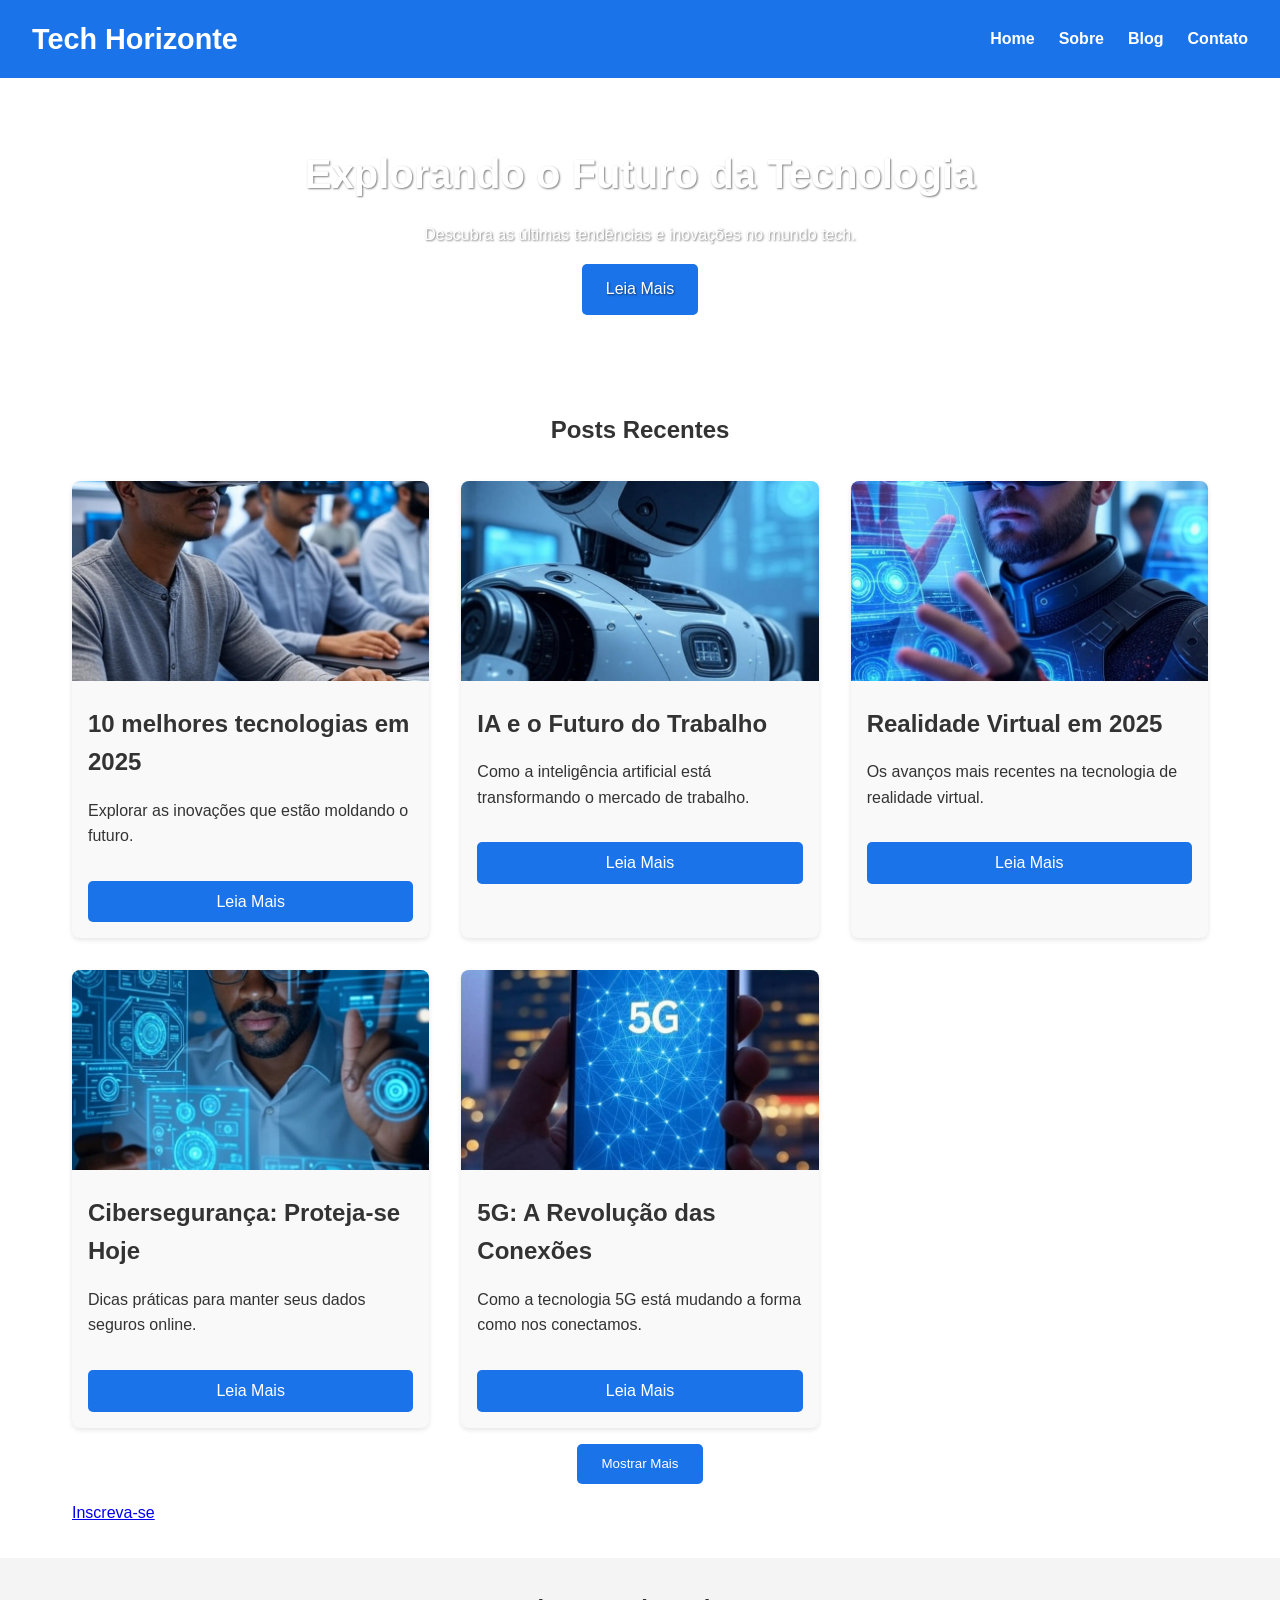
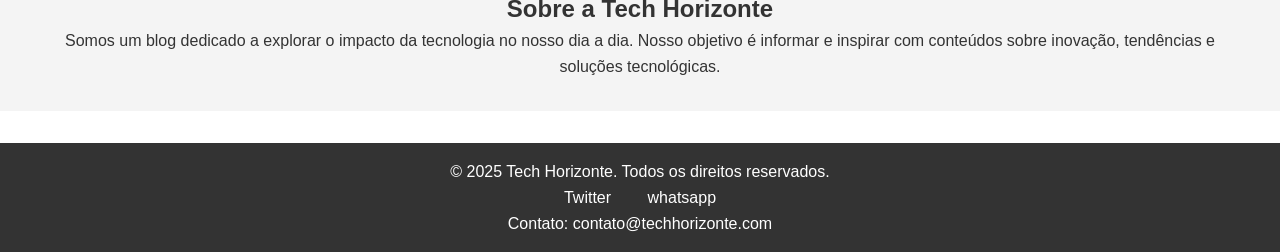
==== index.html @ 506ae8be "Update index.html" ====
<!DOCTYPE html>
<html lang="pt-BR">
<head>
    <meta charset="UTF-8">
    <meta name="viewport" content="width=device-width, initial-scale=1.0">
    <title>Tech Horizonte - Blog de Tecnologia</title>
    <link rel="stylesheet" href="styles.css">
</head>
<body>
    <!-- Cabeçalho -->
    <header>
        <div class="logo">Tech Horizonte</div>
        <nav>
            <ul>
                <li><a href="index.html">Home</a></li>
                <li><a href="#sobre">Sobre</a></li>
                <li><a href="#blog">Blog</a></li>
                <li><a href="#contato">Contato</a></li>
            </ul>
        </nav>
    </header>

    <!-- Seção Principal -->
    <main>
        <!-- Post em Destaque -->
        <section class="hero">
            <h1>Explorando o Futuro da Tecnologia</h1>
            <p>Descubra as últimas tendências e inovações no mundo tech.</p>
            <a href="#blog" class="btn">Leia Mais</a>
        </section>

        <!-- Posts Recentes -->
        <section id="blog" class="posts">
            <h2>Posts Recentes</h2>
            <div class="post-grid" data-article-limit="2">
                <article class="post-card">
                    <img src="image/visao.png" alt="Post 4">
                    <h3>10 melhores tecnologias em 2025</h3>
                    <p>Explorar as inovações que estão moldando o futuro.</p>
                    <a href="Visão.html" class="btn" target="_blank">Leia Mais</a>
                </article>
                <article class="post-card">
                    <img src="image/IA.png" alt="Post 1">
                    <h3>IA e o Futuro do Trabalho</h3>
                    <p>Como a inteligência artificial está transformando o mercado de trabalho.</p>
                    <a href="IA.html" class="btn" target="_blank">Leia Mais</a>
                </article>
                <article class="post-card">
                    <img src="image/RV.png" alt="Post 2">
                    <h3>Realidade Virtual em 2025</h3>
                    <p>Os avanços mais recentes na tecnologia de realidade virtual.</p>
                    <a href="RV.html" class="btn" target="_blank">Leia Mais</a>
                </article>
                <article class="post-card">
                    <img src="image/securite.png" alt="Post 3">
                    <h3>Cibersegurança: Proteja-se Hoje</h3>
                    <p>Dicas práticas para manter seus dados seguros online.</p>
                      <a href="Secure.html" class="btn" target="_blank">Leia Mais</a>
                </article>
                <article class="post-card">
                    <img src="image/5g.png" alt="Post 4">
                    <h3>5G: A Revolução das Conexões</h3>
                    <p>Como a tecnologia 5G está mudando a forma como nos conectamos.</p>
                      <a href="5G.html" class="btn" target="_blank">Leia Mais</a>
                </article>
            </div>
            <button class="toggle-articles">Mostrar Mais</button>
        <!-- Div com o botão de redirecionamento -->
<div class="signup-button-container">
    <a href="https://mailchi.mp/32fa99b782ba/tech" class="signup-button" target="_blank">Inscreva-se</a>
</div>
        </section>

        <!-- Sobre -->
        <section id="sobre">
            <h2>Sobre a Tech Horizonte</h2>
            <p>Somos um blog dedicado a explorar o impacto da tecnologia no nosso dia a dia. Nosso objetivo é informar e inspirar com conteúdos sobre inovação, tendências e soluções tecnológicas.</p>
        </section>
    </main>

    <!-- Rodapé -->
    <footer>
        <p>&copy; 2025 Tech Horizonte. Todos os direitos reservados.</p>
        <div class="social-links">
            <a href="https://x.com/miriamconecta">Twitter</a>
            <a href="https://whatsapp.com/channel/0029Va9XFVc5fM5UAdzn0J0m">whatsapp</a>
        </div>
        <p id="contato">Contato: contato@techhorizonte.com</p>
    </footer>

    <script src="script.js"></script>
</body>
</html>
---- styles.css ----
/* Reset básico */
* {
    margin: 0;
    padding: 0;
    box-sizing: border-box;
}

body {
    font-family: Arial, sans-serif;
    line-height: 1.6;
    color: #333;
}

/* Cabeçalho */
header {
    background: #1a73e8;
    color: white;
    padding: 1rem 2rem;
    display: flex;
    justify-content: space-between;
    align-items: center;
}

.logo {
    font-size: 1.8rem;
    font-weight: bold;
}

nav ul {
    list-style: none;
    display: flex;
    gap: 1.5rem;
}

nav a {
    color: white;
    text-decoration: none;
    font-weight: bold;
}

nav a:hover {
    text-decoration: underline;
}

/* Seção Hero */
.hero {
    background: url('https://via.placeholder.com/1200x400') no-repeat center/cover;
    padding: 4rem 2rem;
    text-align: center;
    color: white;
    text-shadow: 1px 1px 2px rgba(0, 0, 0, 0.5);
}

.hero h1 {
    font-size: 2.5rem;
    margin-bottom: 1rem;
}

.hero .btn {
    display: inline-block;
    padding: 0.8rem 1.5rem;
    background: #1a73e8;
    color: white;
    text-decoration: none;
    border-radius: 5px;
    margin-top: 1rem;
}

.hero .btn:hover {
    background: #1557b0;
}

/* Seção de Posts */
.posts {
    padding: 2rem;
    max-width: 1200px;
    margin: 0 auto;
}

.posts h2 {
    text-align: center;
    margin-bottom: 2rem;
}

.post-grid {
    display: grid;
    grid-template-columns: repeat(auto-fit, minmax(300px, 1fr));
    gap: 2rem;
}

.post-card {
    background: #f9f9f9;
    border-radius: 8px;
    overflow: hidden;
    box-shadow: 0 2px 5px rgba(0, 0, 0, 0.1);
}

.post-card img {
    width: 100%;
    height: 200px;
    object-fit: cover;
}

.post-card h3 {
    padding: 1rem;
    font-size: 1.5rem;
}

.post-card p {
    padding: 0 1rem 1rem;
}

.post-card .btn {
    display: block;
    margin: 1rem;
    padding: 0.5rem 1rem;
    background: #1a73e8;
    color: white;
    text-align: center;
    text-decoration: none;
    border-radius: 5px;
}

.post-card .btn:hover {
    background: #1557b0;
}

.toggle-articles {
    display: block;
    margin: 1rem auto;
    padding: 0.8rem 1.5rem;
    background: #1a73e8;
    color: white;
    border: none;
    border-radius: 5px;
    cursor: pointer;
}

.toggle-articles:hover {
    background: #1557b0;
}

/* Sobre */
#sobre {
    background: #f4f4f4;
    padding: 2rem;
    text-align: center;
}

/* Rodapé */
footer {
    background: #333;
    color: white;
    text-align: center;
    padding: 1rem;
    margin-top: 2rem;
}

.social-links a {
    color: white;
    margin: 0 1rem;
    text-decoration: none;
}

.social-links a:hover {
    text-decoration: underline;
}

/* Responsividade */
@media (max-width: 768px) {
    header {
        flex-direction: column;
        gap: 1rem;
    }

    nav ul {
        flex-direction: column;
        text-align: center;
    }

    .hero h1 {
        font-size: 1.8rem;
    }
    /* Estilização do botão */
.signup-button-container {
    text-align: center;
    margin: 20px auto;
    max-width: 400px;
}

.signup-button {
    display: inline-block;
    background-color: #007bff;
    color: #ffffff;
    padding: 12px 24px;
    text-decoration: none;
    border-radius: 4px;
    font-family: Arial, sans-serif;
    font-size: 16px;
    font-weight: bold;
    transition: background-color 0.3s ease;
}

.signup-button:hover {
    background-color: #0056b3;
}

/* Responsividade */
@media (max-width: 600px) {
    .signup-button-container {
        max-width: 90%;
    }

    .signup-button {
        padding: 10px 20px;
        font-size: 14px;
    }
}
}
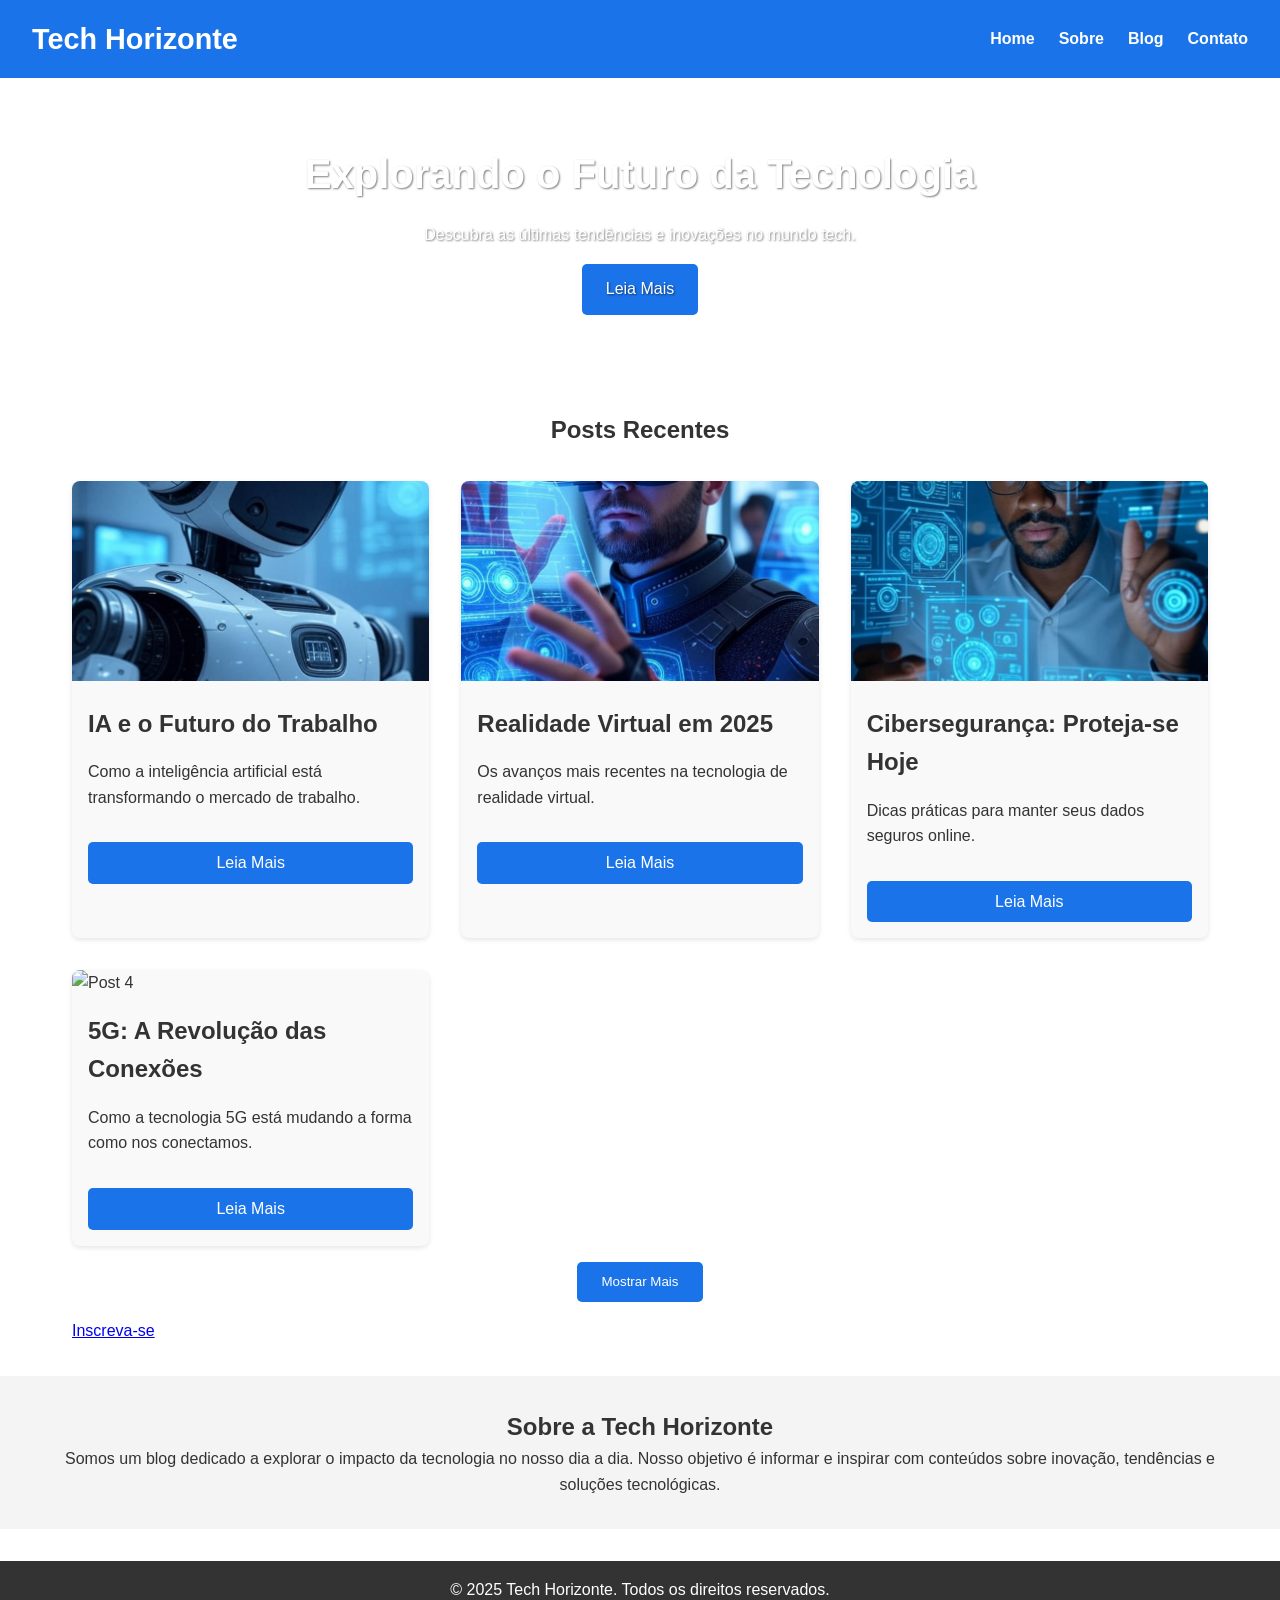
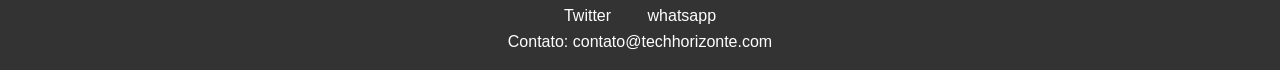
==== commit 69c32bbd: "Add files via upload Upload archiv" ====
--- a/index.html
+++ b/index.html
@@ -34,12 +34,6 @@
             <h2>Posts Recentes</h2>
             <div class="post-grid" data-article-limit="2">
                 <article class="post-card">
-                    <img src="image/visao.png" alt="Post 4">
-                    <h3>10 melhores tecnologias em 2025</h3>
-                    <p>Explorar as inovações que estão moldando o futuro.</p>
-                    <a href="Visão.html" class="btn" target="_blank">Leia Mais</a>
-                </article>
-                <article class="post-card">
                     <img src="image/IA.png" alt="Post 1">
                     <h3>IA e o Futuro do Trabalho</h3>
                     <p>Como a inteligência artificial está transformando o mercado de trabalho.</p>
@@ -55,13 +49,13 @@
                     <img src="image/securite.png" alt="Post 3">
                     <h3>Cibersegurança: Proteja-se Hoje</h3>
                     <p>Dicas práticas para manter seus dados seguros online.</p>
-                      <a href="Secure.html" class="btn" target="_blank">Leia Mais</a>
+                    <a href="secure.html" class="btn" target="_blank">Leia Mais</a>
                 </article>
                 <article class="post-card">
-                    <img src="image/5g.png" alt="Post 4">
+                    <img src="image/5G.png" alt="Post 4">
                     <h3>5G: A Revolução das Conexões</h3>
                     <p>Como a tecnologia 5G está mudando a forma como nos conectamos.</p>
-                      <a href="5G.html" class="btn" target="_blank">Leia Mais</a>
+                    <a href="5G.html" class="btn" target="_blank">Leia Mais</a>
                 </article>
             </div>
             <button class="toggle-articles">Mostrar Mais</button>
@@ -90,4 +84,4 @@
 
     <script src="script.js"></script>
 </body>
-</html>
+</html>
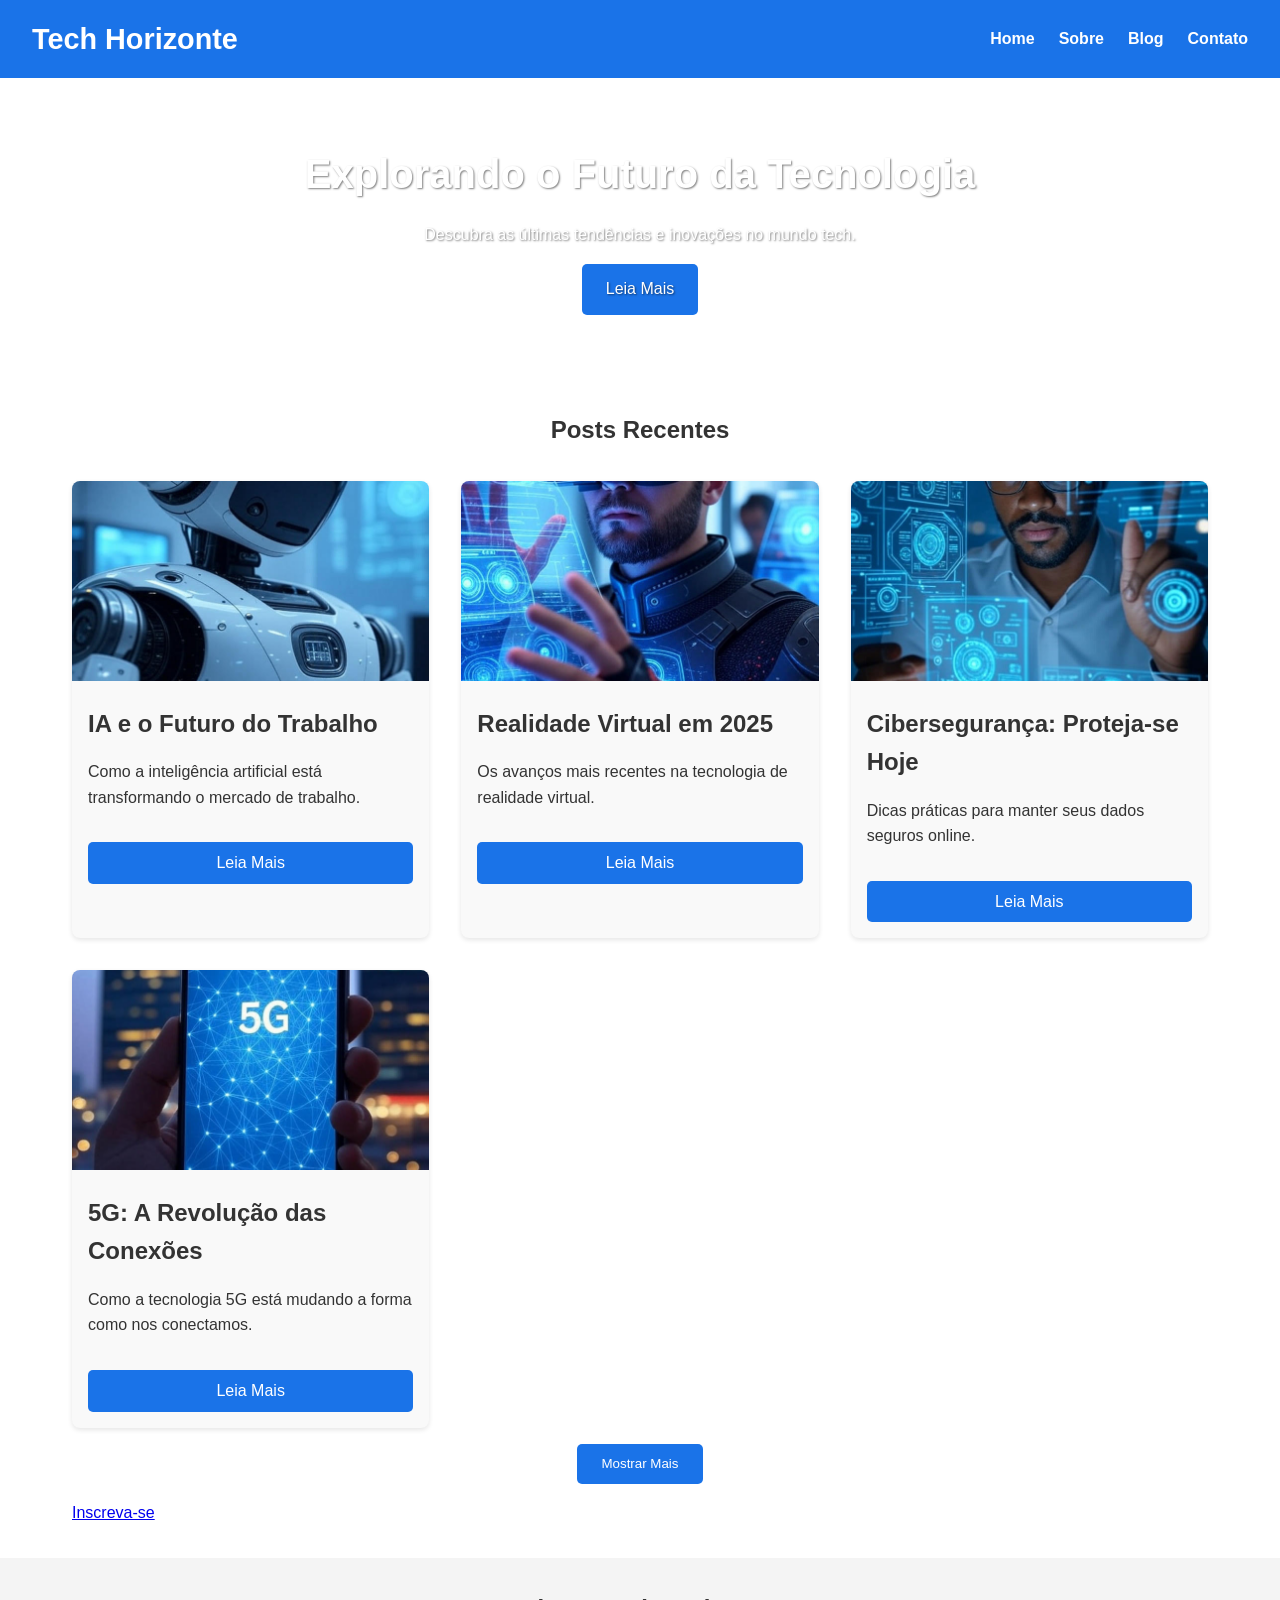
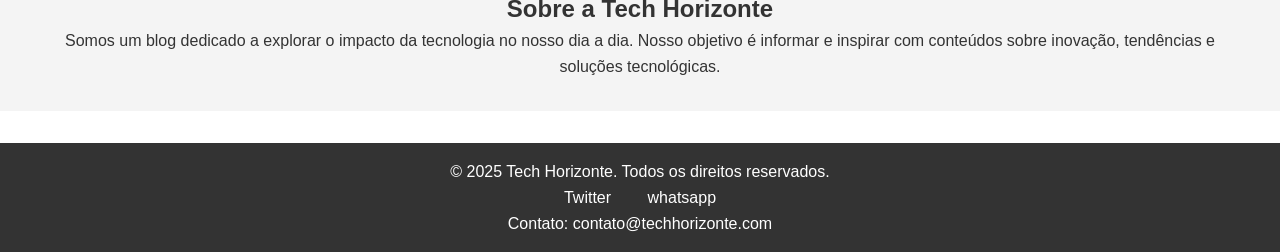
==== commit d27f7bdd: "Update index.html" ====
--- a/index.html
+++ b/index.html
@@ -49,10 +49,10 @@
                     <img src="image/securite.png" alt="Post 3">
                     <h3>Cibersegurança: Proteja-se Hoje</h3>
                     <p>Dicas práticas para manter seus dados seguros online.</p>
-                    <a href="secure.html" class="btn" target="_blank">Leia Mais</a>
+                    <a href="Secure.html" class="btn" target="_blank">Leia Mais</a>
                 </article>
                 <article class="post-card">
-                    <img src="image/5G.png" alt="Post 4">
+                    <img src="image/5g.png" alt="Post 4">
                     <h3>5G: A Revolução das Conexões</h3>
                     <p>Como a tecnologia 5G está mudando a forma como nos conectamos.</p>
                     <a href="5G.html" class="btn" target="_blank">Leia Mais</a>
@@ -84,4 +84,4 @@
 
     <script src="script.js"></script>
 </body>
-</html>+</html>
